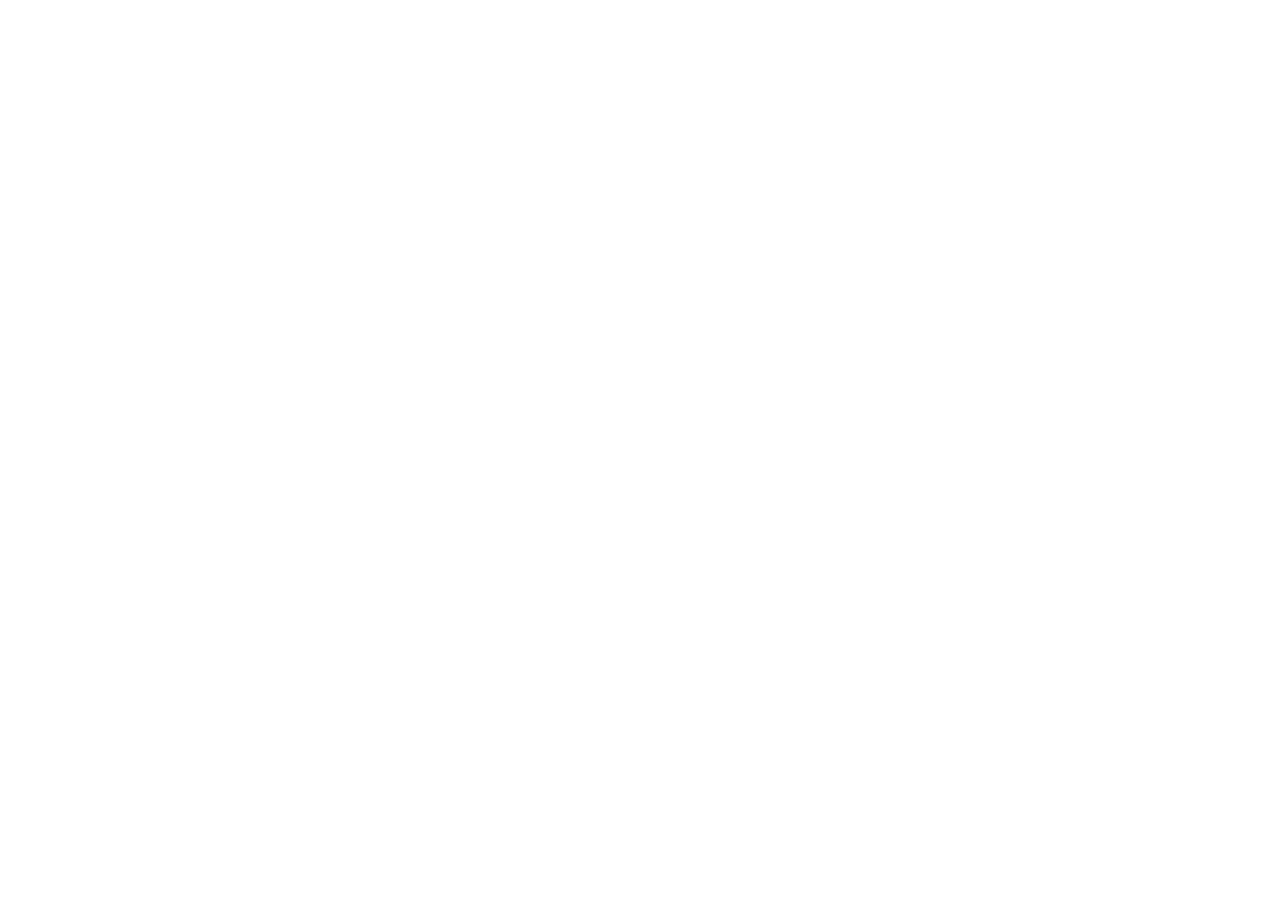
==== public/index.html @ c8be7be1 "Initial commit" ====
<!DOCTYPE html>
<html lang="en">
<head>
    <meta charset="UTF-8">
    <meta name="viewport" content="width=device-width, initial-scale=1.0">
    <title>Document</title>
    <link rel="stylesheet" href="./css/style.css">
</head>
<body>
    
</body>
</html>
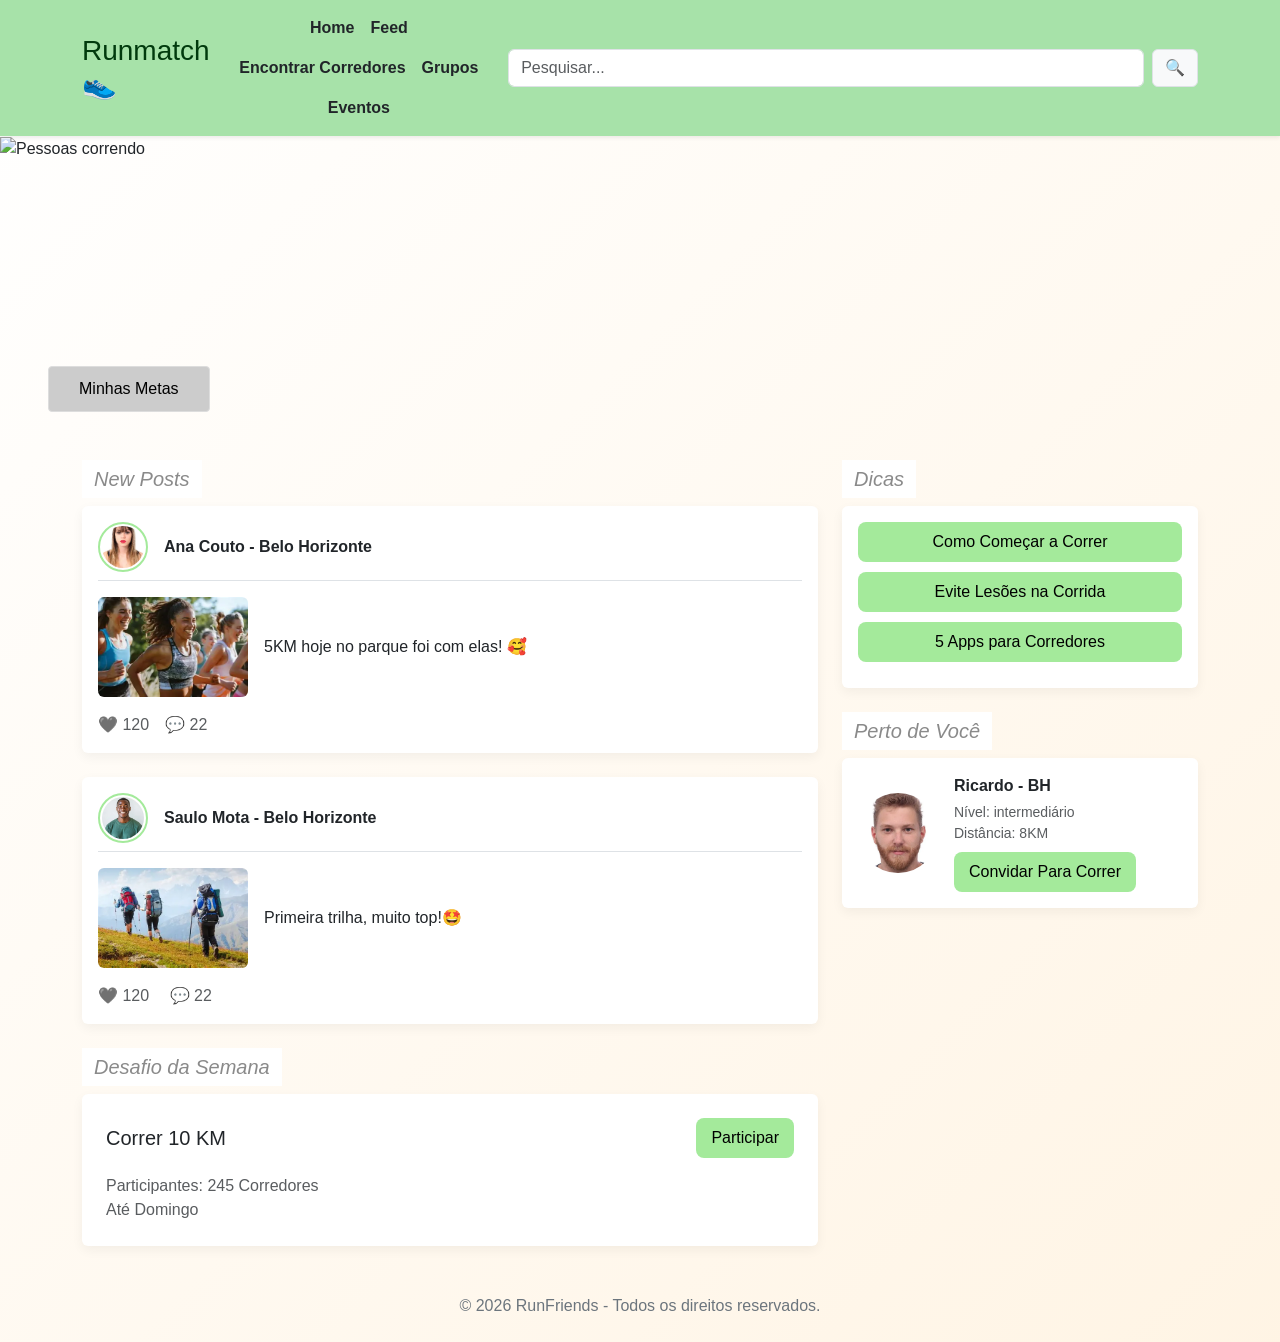
==== commit 2c3e5fde: "Criação da versão responsiva com Bootstrap e correção de erros" ====
--- a/public/index.html
+++ b/public/index.html
@@ -1,12 +1,124 @@
 <!DOCTYPE html>
-<html lang="en">
+<html lang="pt-br">
 <head>
     <meta charset="UTF-8">
     <meta name="viewport" content="width=device-width, initial-scale=1.0">
-    <title>Document</title>
-    <link rel="stylesheet" href="./css/style.css">
+    <title>RunFriends - Comunidade de Corrida</title>
+    <link href="https://cdn.jsdelivr.net/npm/bootstrap@5.3.2/dist/css/bootstrap.min.css" rel="stylesheet">
+    <link rel="stylesheet" href="css/style.css">
 </head>
-<body>
-    
+<body class="d-flex flex-column min-vh-100">
+
+    <header class="main-header sticky-top py-3 shadow-sm" style="background-color: var(--primary-orange);">
+        <div class="header-container container d-flex flex-column flex-md-row justify-content-between align-items-center gap-3">
+            <h1 class="logo m-0 fs-3">Runmatch👟</h1>
+
+            <nav class="main-nav">
+                <ul class="d-flex flex-wrap justify-content-center list-unstyled m-0 p-0 gap-3">
+                    <li><a href="#" class="text-dark fw-bold text-decoration-none">Home</a></li>
+                    <li><a href="#" class="text-dark fw-bold text-decoration-none">Feed</a></li>
+                    <li><a href="#" class="text-dark fw-bold text-decoration-none">Encontrar Corredores</a></li>
+                    <li><a href="#" class="text-dark fw-bold text-decoration-none">Grupos</a></li>
+                    <li><a href="#" class="text-dark fw-bold text-decoration-none">Eventos</a></li>
+                </ul>
+            </nav>
+
+            <form class="search-form d-flex w-100 w-md-auto">
+                <input type="text" class="form-control me-2" placeholder="Pesquisar...">
+                <button type="submit" class="btn btn-light border">🔍</button>
+            </form>
+        </div>
+    </header>
+
+    <div class="hero-banner position-relative w-100 overflow-hidden" style="height: 300px;">
+        <img src="https://th.bing.com/th/id/OIP.L-hjtHLIN9C5Af9wTff9bgHaEJ?w=322&h=180&c=7&r=0&o=7&dpr=1.5&pid=1.7&rm=3" alt="Pessoas correndo" class="w-100 h-100 object-fit-cover">
+        <button class="btn-goals position-absolute bottom-0 start-0 ms-4 mb-4 ms-md-5">Minhas Metas</button>
+    </div>
+
+    <main class="content-container container my-4 flex-grow-1">
+        <div class="row g-4">
+            
+            <div class="left-column col-lg-8">
+                <section class="section-posts mb-4">
+                    <h2 class="section-title h5">New Posts</h2>
+
+                    <div class="post-card bg-white p-3 rounded mb-4 custom-shadow hover-effect">
+                        <header class="post-header d-flex align-items-center gap-3 border-bottom pb-2">
+                            <img src="img/ana.webp" alt="User" class="avatar rounded-circle">
+                            <span class="fw-bold">Ana Couto - Belo Horizonte</span>
+                        </header>
+                        <div class="post-content d-flex flex-column flex-sm-row py-3 gap-3">
+                            <img src="img/corridaparq.webp" alt="Post image" class="post-img rounded">
+                            <p class="m-0 align-self-center">5KM hoje no parque foi com elas! 🥰</p>
+                        </div>
+                        <footer class="post-footer text-muted">
+                            <span class="me-3">🖤 120</span><span>💬 22</span>
+                        </footer>
+                    </div>
+
+                    <div class="post-card bg-white p-3 rounded mb-4 custom-shadow hover-effect">
+                        <header class="post-header d-flex align-items-center gap-3 border-bottom pb-2">
+                            <img src="img/saulo.webp" alt="User" class="avatar rounded-circle">
+                            <span class="fw-bold">Saulo Mota - Belo Horizonte</span>
+                        </header>
+                        <div class="post-content d-flex flex-column flex-sm-row py-3 gap-3">
+                            <img src="img/trilha.webp" alt="Post image" class="post-img rounded">
+                            <p class="m-0 align-self-center">Primeira trilha, muito top!🤩</p>
+                        </div>
+                        <footer class="post-footer text-muted">
+                            <span class="me-3">🖤 120</span> <span>💬 22</span>
+                        </footer>
+                    </div>
+                </section>
+
+                <section class="section-challenges">
+                    <h2 class="section-title h5">Desafio da Semana</h2>
+                    <div class="challenge-box bg-white p-4 rounded custom-shadow hover-effect">
+                        <div class="challenge-info d-flex flex-column flex-sm-row justify-content-between align-items-sm-center mb-3">
+                            <h3 class="h5 m-0">Correr 10 KM</h3>
+                            <button class="btn-participate mt-2 mt-sm-0">Participar</button>
+                        </div>
+                        <ul class="challenge-details list-unstyled text-muted m-0">
+                            <li>Participantes: 245 Corredores</li>
+                            <li>Até Domingo</li>
+                        </ul>
+                    </div>
+                </section>
+            </div>
+
+            <aside class="right-column col-lg-4">
+                <section class="section-tips mb-4">
+                    <h2 class="section-title h5">Dicas</h2>
+                    <nav class="tips-list bg-white p-3 rounded custom-shadow hover-effect">
+                        <ul class="list-unstyled m-0 p-0">
+                            <li><a href="#" class="tip-item d-block w-100 text-decoration-none">Como Começar a Correr</a></li>
+                            <li><a href="#" class="tip-item d-block w-100 text-decoration-none">Evite Lesões na Corrida</a></li>
+                            <li><a href="#" class="tip-item d-block w-100 text-decoration-none">5 Apps para Corredores</a></li>
+                        </ul>
+                    </nav>
+                </section>
+
+                <section class="section-nearby">
+                    <h2 class="section-title h5">Perto de Você</h2>
+                    <div class="user-nearby bg-white p-3 rounded custom-shadow hover-effect d-flex align-items-center gap-3">
+                        <img src="img/ricardo.webp" alt="Ricardo" class="rounded-circle object-fit-cover" style="width: 80px; height: 80px;">
+                        <div class="user-info">
+                            <strong class="d-block mb-1">Ricardo - BH</strong>
+                            <p class="m-0 text-muted small">Nível: intermediário</p>
+                            <p class="m-0 text-muted small mb-2">Distância: 8KM</p>
+                            <button class="btn-invite">Convidar Para Correr</button>
+                        </div>
+                    </div>
+                </section>
+            </aside>
+            
+        </div>
+    </main>
+
+    <footer class="main-footer text-center text-secondary py-4 mt-auto">
+        <p class="m-0">&copy; 2026 RunFriends - Todos os direitos reservados.</p>
+    </footer>
+
+    <script src="https://cdn.jsdelivr.net/npm/bootstrap@5.3.2/dist/js/bootstrap.bundle.min.js"></script>
 </body>
 </html>
--- a/public/css/style.css
+++ b/public/css/style.css
@@ -0,0 +1,100 @@
+:root {
+    --primary-orange: hsl(122, 50%, 77%);
+    --secundary-orange: #a4ea9b;
+    --border-color: #ffffff;
+    --bg-light: #ffffff;
+}
+
+body {
+    background: linear-gradient(-45deg, #ffffff, #f4f4f4, #ffb74d33, #ffffff);
+    background-size: 400% 400%;
+    animation: gradientAnimation 15s ease infinite;
+    font-family: Arial, Helvetica, sans-serif;
+}
+
+@keyframes gradientAnimation {
+    0% { background-position: 0% 50%; }
+    50% { background-position: 100% 50%; }
+    100% { background-position: 0% 50%; }
+}
+
+.logo {
+    color: #013a0d;
+    font-family: Verdana, Geneva, Tahoma, sans-serif;
+}
+
+/* Títulos das seções */
+.section-title {
+    background: #fff;
+    border: 2px solid var(--border-color);
+    padding: 5px 10px;
+    font-style: italic;
+    color: #8a8a8a;
+    display: inline-block;
+}
+
+/* Sombras e transições unificadas */
+.custom-shadow {
+    box-shadow: 0 4px 12px rgba(0,0,0,0.05);
+    border: none;
+    transition: transform 0.3s ease, box-shadow 0.3s ease;
+}
+
+.hover-effect:hover {
+    transform: translateY(-5px);
+    box-shadow: 0 8px 20px rgba(0,0,0,0.05);
+}
+
+/* Imagens dos Posts */
+.avatar {
+    width: 50px;
+    height: 50px;
+    object-fit: cover;
+    border: 2px solid var(--secundary-orange);
+    padding: 2px;
+}
+
+.post-img {
+    width: 150px;
+    height: 100px;
+    object-fit: cover;
+}
+
+/* Botões Customizados */
+.btn-goals {
+    padding: 10px 30px;
+    background: #ccc;
+    border: 1px solid #ddd;
+    cursor: pointer;
+    border-radius: 4px;
+}
+
+.btn-participate, .tip-item, .btn-invite {
+    background-color: var(--secundary-orange);
+    color: #000;
+    border: none;
+    padding: 8px 15px;
+    border-radius: 8px;
+    transition: all 0.2s ease-in-out;
+    text-align: center;
+    cursor: pointer;
+}
+
+.tip-item {
+    margin-bottom: 10px;
+}
+
+.btn-participate:hover, .tip-item:hover, .btn-invite:hover {
+    background-color: var(--primary-orange);
+    color: #fff;
+    transform: scale(1.05);
+    filter: brightness(1.1);
+}
+
+/* Ajuste específico para garantir que a imagem do post ocupe a largura toda no celular */
+@media (max-width: 576px) {
+    .post-img {
+        width: 100%;
+        height: auto;
+    }
+}
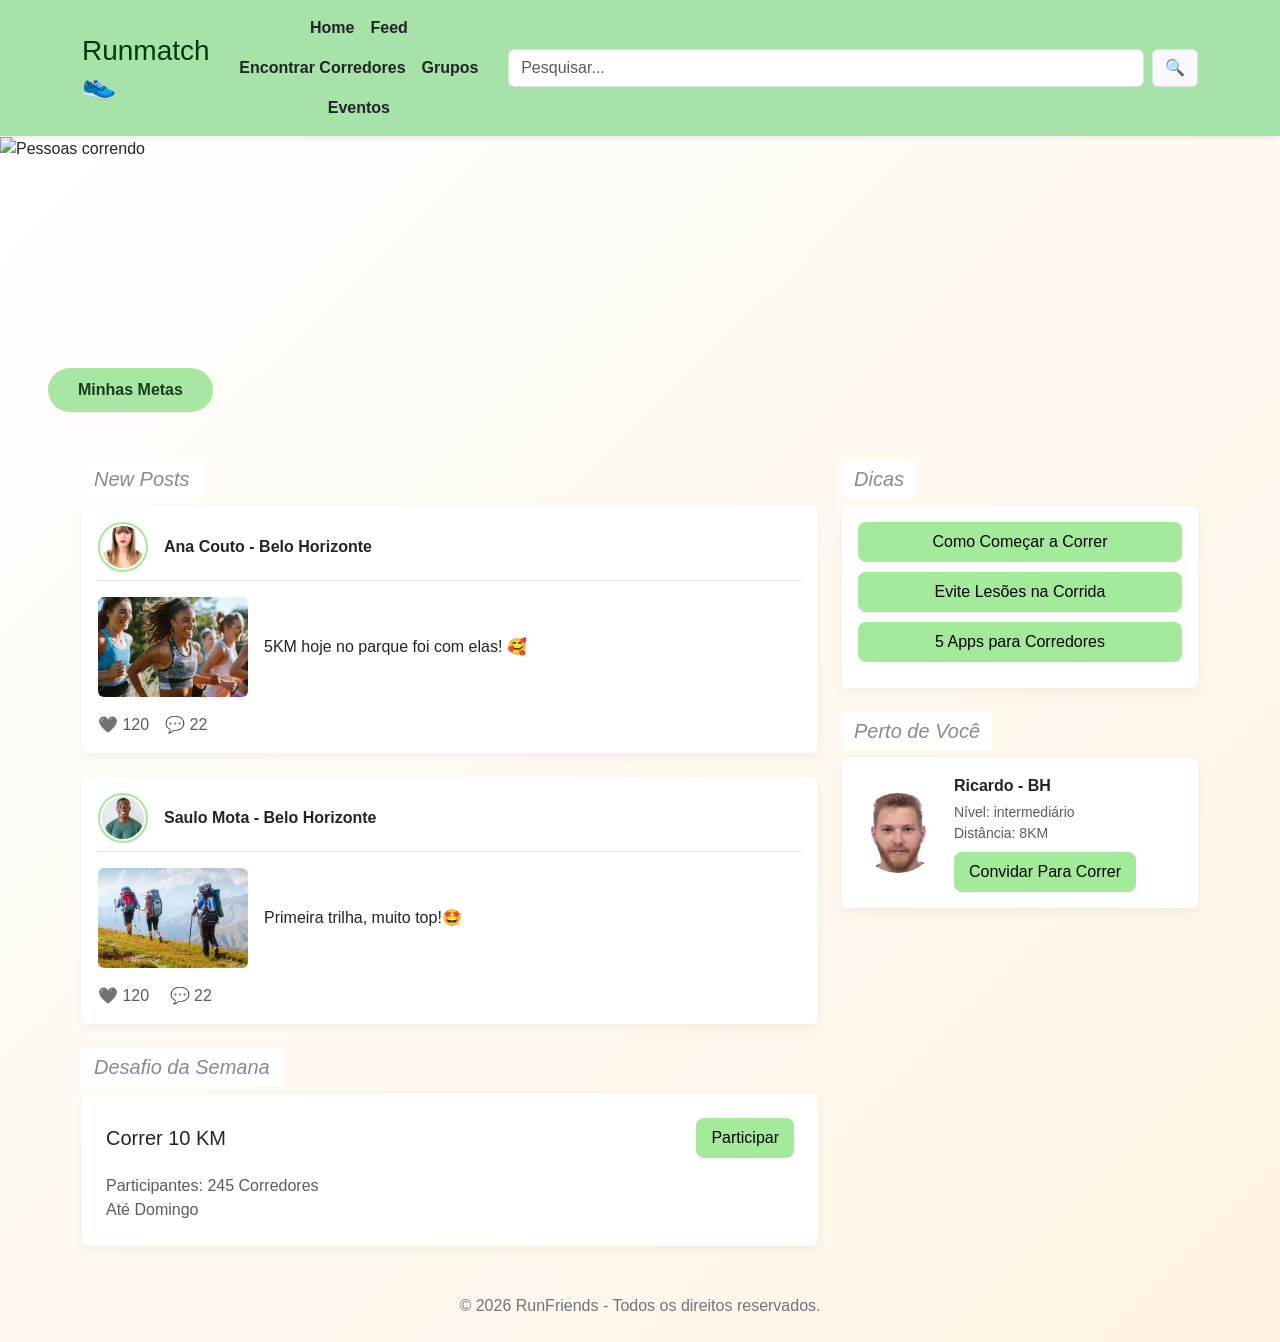
==== commit 74a01314: "Correção botão de metas 2" ====
--- a/public/index.html
+++ b/public/index.html
@@ -22,7 +22,6 @@
                     <li><a href="#" class="text-dark fw-bold text-decoration-none">Eventos</a></li>
                 </ul>
             </nav>
-
             <form class="search-form d-flex w-100 w-md-auto">
                 <input type="text" class="form-control me-2" placeholder="Pesquisar...">
                 <button type="submit" class="btn btn-light border">🔍</button>
--- a/public/css/style.css
+++ b/public/css/style.css
@@ -23,7 +23,7 @@
     font-family: Verdana, Geneva, Tahoma, sans-serif;
 }
 
-/* Títulos das seções */
+
 .section-title {
     background: #fff;
     border: 2px solid var(--border-color);
@@ -33,7 +33,7 @@
     display: inline-block;
 }
 
-/* Sombras e transições unificadas */
+
 .custom-shadow {
     box-shadow: 0 4px 12px rgba(0,0,0,0.05);
     border: none;
@@ -45,7 +45,7 @@
     box-shadow: 0 8px 20px rgba(0,0,0,0.05);
 }
 
-/* Imagens dos Posts */
+
 .avatar {
     width: 50px;
     height: 50px;
@@ -59,14 +59,31 @@
     height: 100px;
     object-fit: cover;
 }
+.btn-goals {
+    background-color: var(--secundary-orange);
+    color: #000;
+    border: none;
 
-/* Botões Customizados */
-.btn-goals {
-    padding: 10px 30px;
-    background: #ccc;
-    border: 1px solid #ddd;
-    cursor: pointer;
-    border-radius: 4px;
+    border-radius: 8px;
+    transition: all 0.2s ease-in-out;
+    /* Alinhamento e Tamanho */
+  display: inline-block;
+  padding: 10px 30px; /* Ajuste conforme necessário */
+  font-family: Arial, sans-serif; /* Ou sua fonte */
+  font-weight: bold;
+  font-size: 16px;
+  text-align: center;
+  text-decoration: none;
+  cursor: pointer;
+  border-radius: 50px; 
+  background-color: #a8e6a3; 
+  color: #1a3c1a; 
+  transition: background-color 0.4s ease, color 0.4s ease;
+}
+
+.btn-goals:hover {
+  background-color: #a8e6a3; 
+  color: #ffffff; 
 }
 
 .btn-participate, .tip-item, .btn-invite {
@@ -91,7 +108,7 @@
     filter: brightness(1.1);
 }
 
-/* Ajuste específico para garantir que a imagem do post ocupe a largura toda no celular */
+
 @media (max-width: 576px) {
     .post-img {
         width: 100%;
